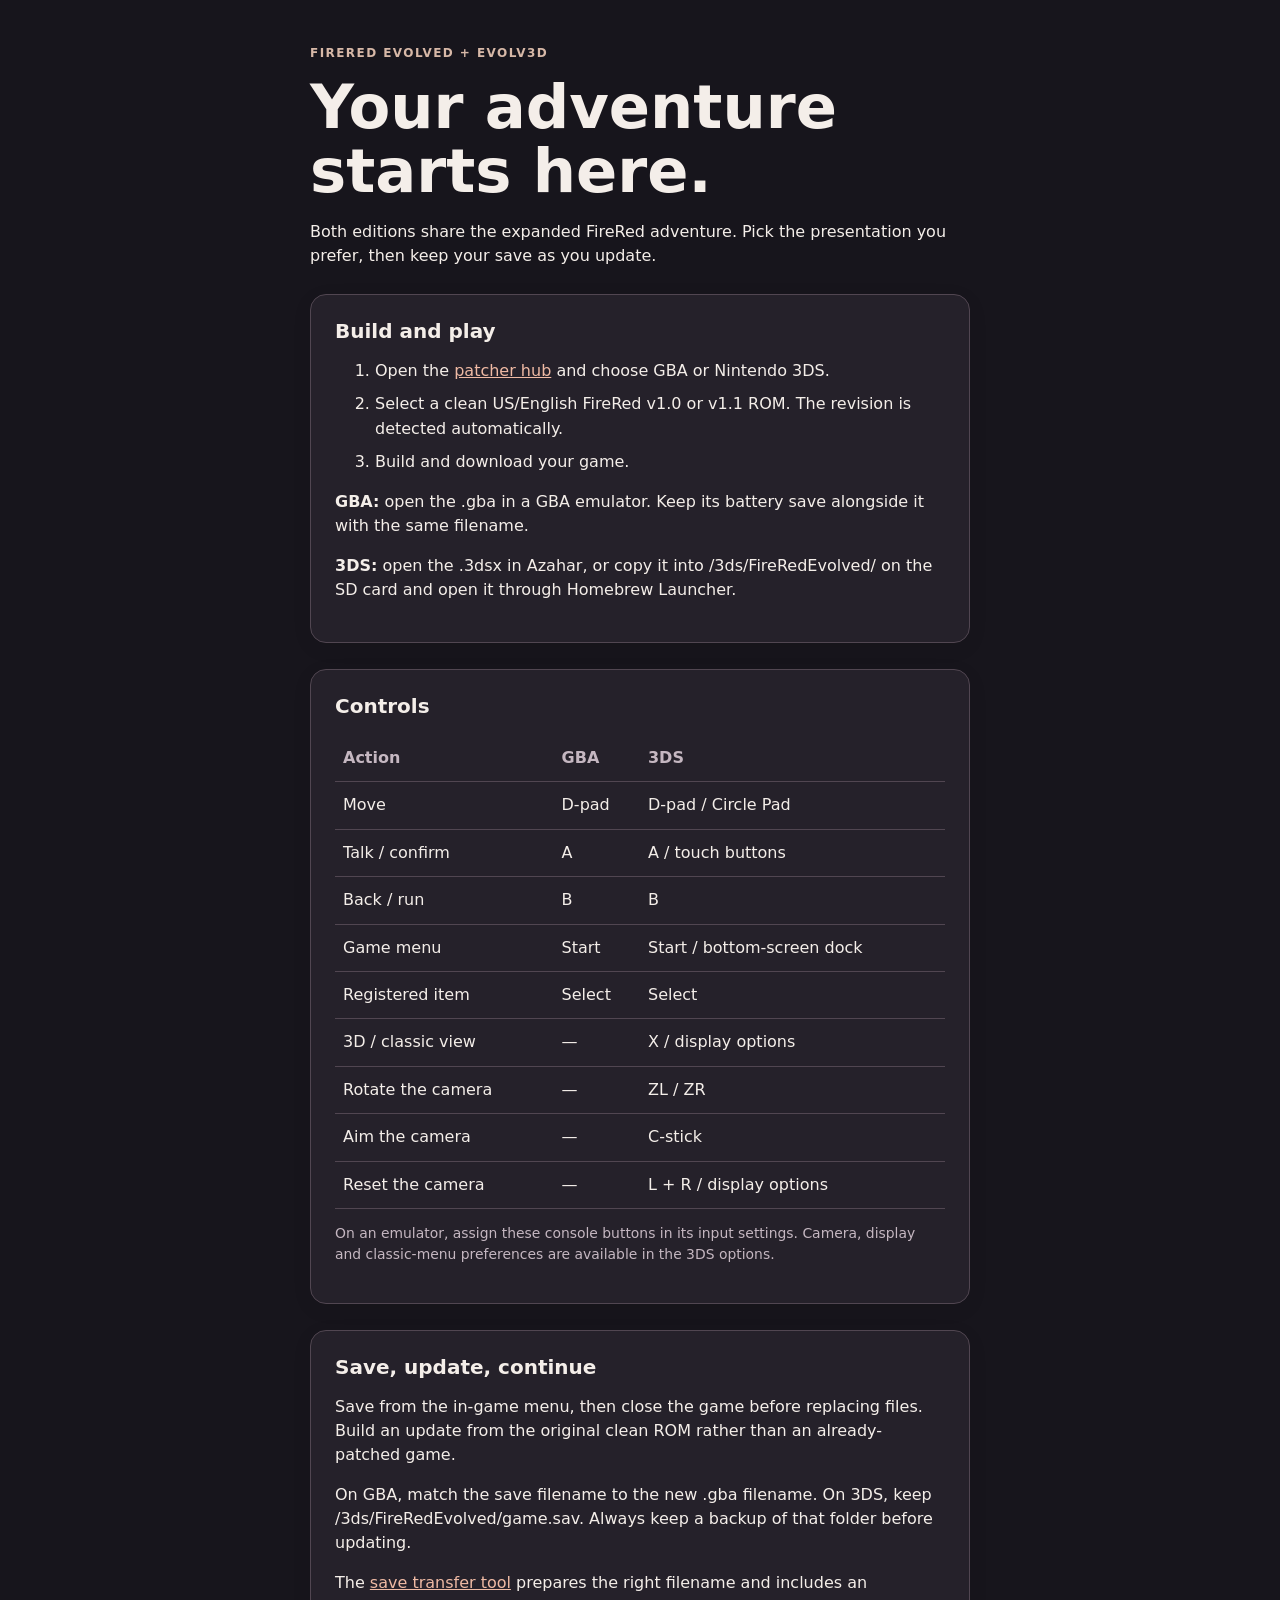
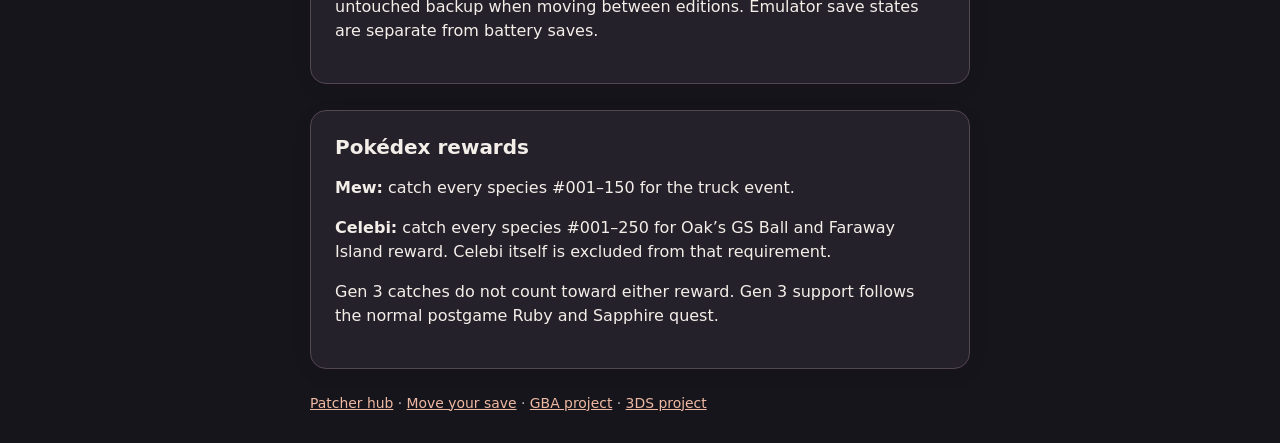
==== site/guide.html @ 4ffdbfec "Add shared edition hub, backed-up save tools and gameplay guide" ====
<!doctype html>
<html lang="en" data-theme="dark"><head><meta charset="utf-8"><meta name="viewport" content="width=device-width,initial-scale=1"><meta http-equiv="Content-Security-Policy" content="default-src 'self'; style-src 'self'; img-src 'self' data:; object-src 'none'; base-uri 'self'"><title>Play guide | FireRed Evolved + Evolv3D</title><link rel="stylesheet" href="style.css"></head>
<body><main><p class="eyebrow">FIRERED EVOLVED + EVOLV3D</p><h1>Your adventure starts here.</h1><p>Both editions share the expanded FireRed adventure. Pick the presentation you prefer, then keep your save as you update.</p>
<section><h2>Build and play</h2><ol><li>Open the <a href="./">patcher hub</a> and choose GBA or Nintendo 3DS.</li><li>Select a clean US/English FireRed v1.0 or v1.1 ROM. The revision is detected automatically.</li><li>Build and download your game.</li></ol><p><strong>GBA:</strong> open the .gba in a GBA emulator. Keep its battery save alongside it with the same filename.</p><p><strong>3DS:</strong> open the .3dsx in Azahar, or copy it into /3ds/FireRedEvolved/ on the SD card and open it through Homebrew Launcher.</p></section>
<section><h2>Controls</h2><table class="controls"><thead><tr><th>Action</th><th>GBA</th><th>3DS</th></tr></thead><tbody><tr><td>Move</td><td>D-pad</td><td>D-pad / Circle Pad</td></tr><tr><td>Talk / confirm</td><td>A</td><td>A / touch buttons</td></tr><tr><td>Back / run</td><td>B</td><td>B</td></tr><tr><td>Game menu</td><td>Start</td><td>Start / bottom-screen dock</td></tr><tr><td>Registered item</td><td>Select</td><td>Select</td></tr><tr><td>3D / classic view</td><td>—</td><td>X / display options</td></tr><tr><td>Rotate the camera</td><td>—</td><td>ZL / ZR</td></tr><tr><td>Aim the camera</td><td>—</td><td>C-stick</td></tr><tr><td>Reset the camera</td><td>—</td><td>L + R / display options</td></tr></tbody></table><p class="small">On an emulator, assign these console buttons in its input settings. Camera, display and classic-menu preferences are available in the 3DS options.</p></section>
<section><h2>Save, update, continue</h2><p>Save from the in-game menu, then close the game before replacing files. Build an update from the original clean ROM rather than an already-patched game.</p><p>On GBA, match the save filename to the new .gba filename. On 3DS, keep /3ds/FireRedEvolved/game.sav. Always keep a backup of that folder before updating.</p><p>The <a href="save.html">save transfer tool</a> prepares the right filename and includes an untouched backup when moving between editions. Emulator save states are separate from battery saves.</p></section>
<section><h2>Pokédex rewards</h2><p><strong>Mew:</strong> catch every species #001–150 for the truck event.</p><p><strong>Celebi:</strong> catch every species #001–250 for Oak’s GS Ball and Faraway Island reward. Celebi itself is excluded from that requirement.</p><p>Gen 3 catches do not count toward either reward. Gen 3 support follows the normal postgame Ruby and Sapphire quest.</p></section>
<footer><a href="./">Patcher hub</a> · <a href="save.html">Move your save</a> · <a href="https://github.com/NiceLikeTryce/FireRed-Evolved">GBA project</a> · <a href="https://github.com/NiceLikeTryce/FireRed-Evolv3D">3DS project</a></footer></main></body></html>
---- site/style.css ----
:root{color-scheme:light;font-family:system-ui,sans-serif;--text:#241c23;--background:#faf7f4;--card:#fff;--border:#e0d4cc;--input:#f8f4f0;--input-border:#d8c7bb;--link:#743725;--accent:#803d2e;--accent-border:#a35441;--eyebrow:#815340;--muted:#65575e;--disabled:#c9b7af;--error:#a51d24;--success:#256336;color:var(--text);background:var(--background)}
:root[data-theme=dark]{color-scheme:dark;--text:#f4eee9;--background:#17151c;--card:#25212a;--border:#514651;--input:#322b35;--input-border:#635360;--link:#efbaa4;--accent:#98523e;--accent-border:#d89178;--eyebrow:#d7b8a7;--muted:#c5b7c1;--disabled:#63525c;--error:#ffaba3;--success:#9dd5ab}
*{box-sizing:border-box}body{margin:0;padding:32px 18px}main{max-width:660px;margin:auto}
h1{font-size:clamp(2.2rem,8vw,3.8rem);line-height:1.05;margin:14px 0}h2{font-size:1.25rem;margin-top:0}
p{line-height:1.5}.eyebrow{font-size:.75rem;letter-spacing:.12em;font-weight:700;color:var(--eyebrow)}
.topbar{display:flex;align-items:center;justify-content:space-between;gap:16px}.topbar .eyebrow{flex:1;margin:0}
section{margin-top:26px;background:var(--card);border:1px solid var(--border);border-radius:16px;padding:24px;box-shadow:0 5px 20px #00000012}
section[data-dragging=true]{outline:3px dashed var(--accent-border);outline-offset:3px}
label{display:block;font-weight:600;margin:22px 0 10px}input{display:block;width:100%;padding:12px;background:var(--input);color:var(--text);border-radius:8px;border:1px solid var(--input-border)}
button{margin-top:18px;width:100%;padding:14px;border:0;border-radius:9px;background:var(--accent);color:white;font:600 1rem system-ui;cursor:pointer}button:disabled{background:var(--disabled);cursor:not-allowed}
button.theme-toggle{margin:0;width:auto;flex-shrink:0;padding:8px 12px;border:1px solid var(--accent-border);background:transparent;color:var(--link);font-size:.85rem}
a{color:var(--link)}a:focus-visible,button:focus-visible,input:focus-visible{outline:3px solid #c58925;outline-offset:3px}.small,footer{font-size:.87rem;color:var(--muted)}footer{margin-top:26px}
#status{min-height:24px;margin-bottom:0}#status[data-state=error]{color:var(--error)}#status[data-state=success]{color:var(--success)}
@media(max-width:420px){body{padding-top:22px}section{padding:18px}.topbar{gap:12px}}

select{display:block;width:100%;padding:12px;background:var(--input);color:var(--text);border:1px solid var(--input-border);border-radius:8px;font:inherit}li{line-height:1.55;margin-bottom:8px}code{overflow-wrap:anywhere}
#save-status[data-state=error]{color:var(--error)}#save-status[data-state=success]{color:var(--success)}

.hub{max-width:1120px}.hub .topbar{padding-bottom:24px;border-bottom:1px solid var(--border)}.brand{font-weight:800;text-decoration:none;color:var(--text)}.brand span{color:var(--muted);font-weight:500}.topbar nav{display:flex;gap:20px;align-items:center;font-size:.9rem}.topbar nav a{text-decoration:none}.hero{padding:68px 0 22px;max-width:780px}.hero h1{font-size:clamp(3.3rem,8.5vw,6.3rem);letter-spacing:-.055em}.hero-copy{font-size:1.15rem;max-width:650px;color:var(--muted)}.version-pill{display:inline-block;padding:7px 12px;border:1px solid var(--border);border-radius:999px;font-size:.85rem}.build-layout{display:grid;grid-template-columns:minmax(0,1.5fr) minmax(240px,1fr);gap:50px;align-items:center}.edition-notes{padding-top:28px}.edition-notes h2{font-size:2rem;line-height:1.15;letter-spacing:-.025em}.edition-notes p{color:var(--muted)}.edition-notes strong{color:var(--text)}.edition-switch{display:grid;grid-template-columns:1fr 1fr;gap:10px;margin-bottom:24px}.edition-switch button{margin:0;background:transparent;color:var(--muted);border:1px solid var(--border);font-size:1.08rem}.edition-switch button span{display:block;font-size:.78rem;font-weight:400;margin-top:6px}.edition-switch button[aria-pressed=true]{border-color:#e44432;color:var(--text);background:#b52c241f;box-shadow:inset 0 0 0 1px #e44432}.hub #apply{background:#c33528}.hub #apply:disabled{background:var(--disabled)}.gallery{margin-top:65px;padding:30px}.gallery h2{font-size:1.9rem}.gallery-grid{display:grid;grid-template-columns:repeat(3,minmax(0,1fr));gap:20px}.gallery figure{margin:0}.gallery img{display:block;width:100%;border-radius:9px;background:#111;image-rendering:auto}.gallery figcaption{margin-top:12px;color:var(--muted);font-size:.9rem;line-height:1.4}.help-grid{display:grid;grid-template-columns:1fr 1fr;gap:48px;margin-top:36px}.text-cta{font-weight:700}.hub footer{padding:25px 0;margin-top:40px;border-top:1px solid var(--border)}.controls{width:100%;border-collapse:collapse}.controls th,.controls td{text-align:left;padding:12px 8px;border-bottom:1px solid var(--border);line-height:1.4}.controls th{color:var(--muted)}
@media(max-width:760px){.hub .topbar{align-items:flex-start}.brand span{display:block}.topbar nav{gap:12px;flex-wrap:wrap;justify-content:flex-end}.hero{padding-top:42px}.build-layout{grid-template-columns:1fr;gap:10px}.edition-notes{padding:20px 6px}.gallery-grid{grid-template-columns:1fr}.help-grid{grid-template-columns:1fr;gap:26px}.gallery{padding:20px}}@media(prefers-reduced-motion:no-preference){button,a{transition:background-color .15s,border-color .15s}}

@media(min-width:761px){.gallery-grid{grid-template-columns:repeat(2,minmax(0,1fr))}}.gallery img{aspect-ratio:5/3;object-fit:contain}
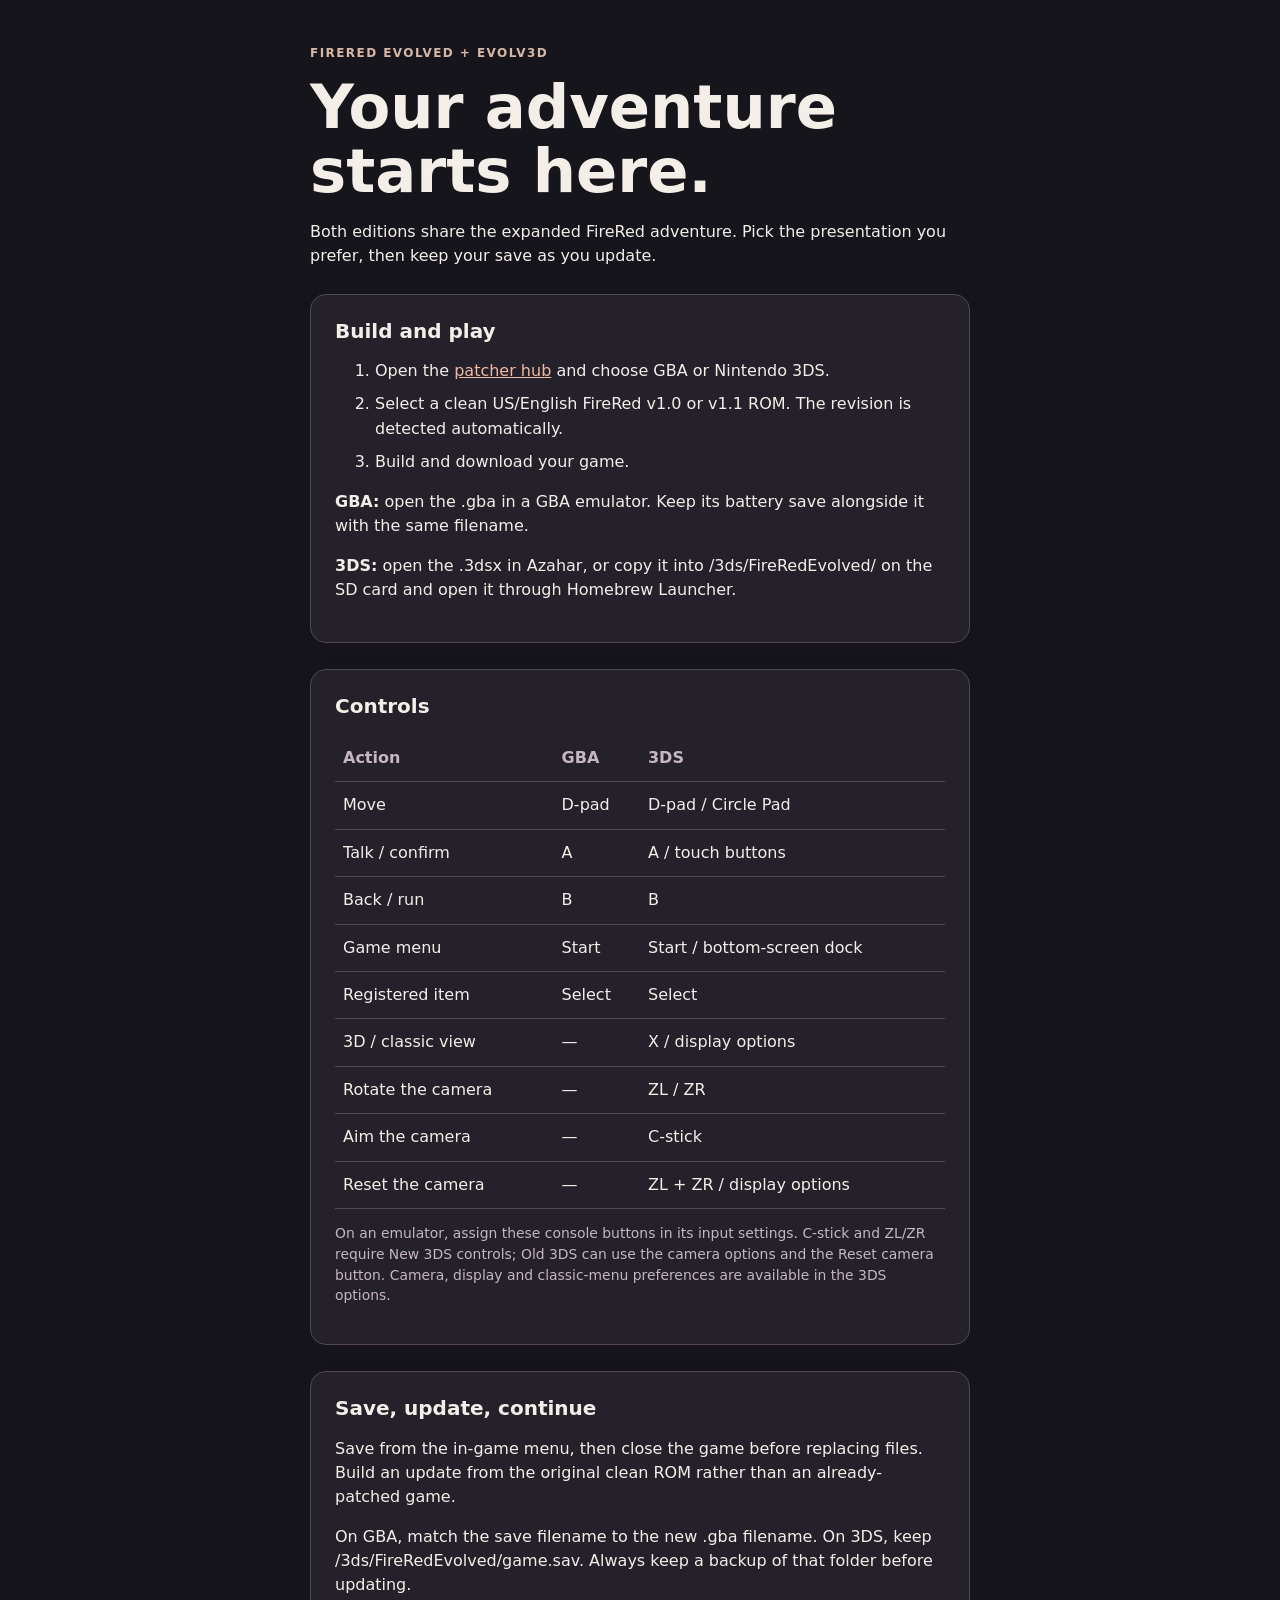
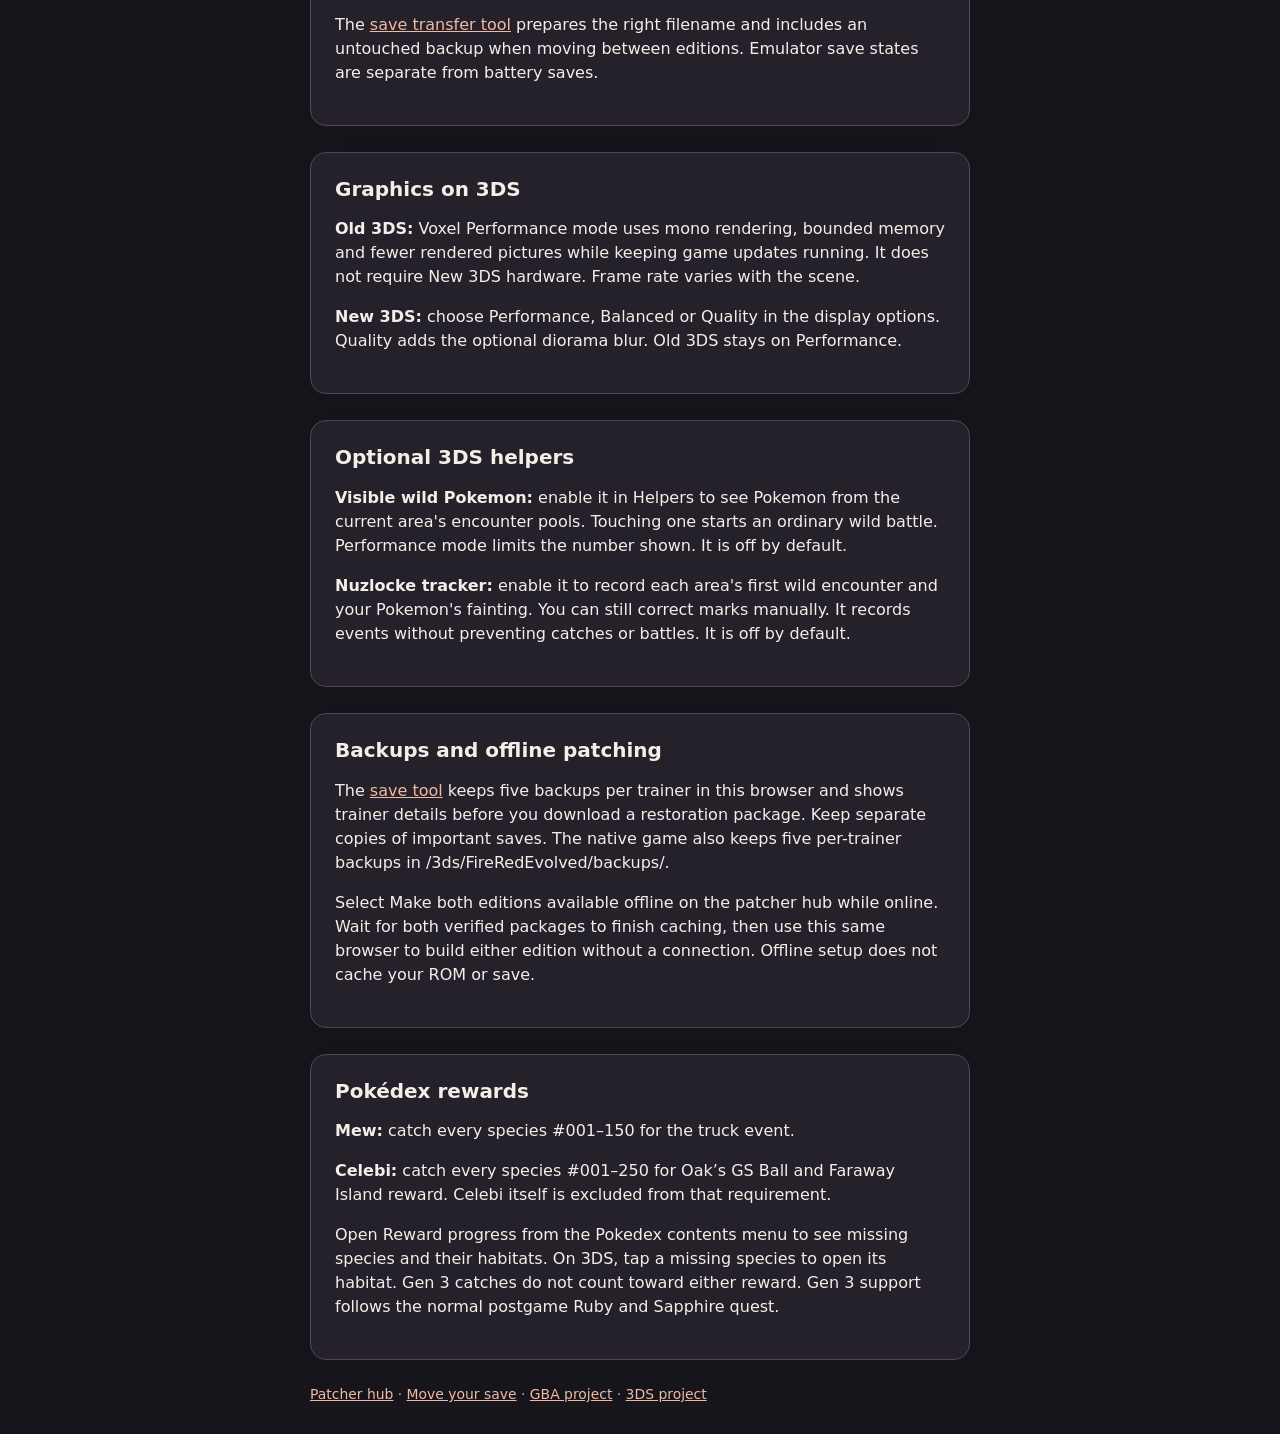
==== commit 3c6007fd: "Add offline edition packages and previewable save backups" ====
--- a/site/guide.html
+++ b/site/guide.html
@@ -2,7 +2,10 @@
 <html lang="en" data-theme="dark"><head><meta charset="utf-8"><meta name="viewport" content="width=device-width,initial-scale=1"><meta http-equiv="Content-Security-Policy" content="default-src 'self'; style-src 'self'; img-src 'self' data:; object-src 'none'; base-uri 'self'"><title>Play guide | FireRed Evolved + Evolv3D</title><link rel="stylesheet" href="style.css"></head>
 <body><main><p class="eyebrow">FIRERED EVOLVED + EVOLV3D</p><h1>Your adventure starts here.</h1><p>Both editions share the expanded FireRed adventure. Pick the presentation you prefer, then keep your save as you update.</p>
 <section><h2>Build and play</h2><ol><li>Open the <a href="./">patcher hub</a> and choose GBA or Nintendo 3DS.</li><li>Select a clean US/English FireRed v1.0 or v1.1 ROM. The revision is detected automatically.</li><li>Build and download your game.</li></ol><p><strong>GBA:</strong> open the .gba in a GBA emulator. Keep its battery save alongside it with the same filename.</p><p><strong>3DS:</strong> open the .3dsx in Azahar, or copy it into /3ds/FireRedEvolved/ on the SD card and open it through Homebrew Launcher.</p></section>
-<section><h2>Controls</h2><table class="controls"><thead><tr><th>Action</th><th>GBA</th><th>3DS</th></tr></thead><tbody><tr><td>Move</td><td>D-pad</td><td>D-pad / Circle Pad</td></tr><tr><td>Talk / confirm</td><td>A</td><td>A / touch buttons</td></tr><tr><td>Back / run</td><td>B</td><td>B</td></tr><tr><td>Game menu</td><td>Start</td><td>Start / bottom-screen dock</td></tr><tr><td>Registered item</td><td>Select</td><td>Select</td></tr><tr><td>3D / classic view</td><td>—</td><td>X / display options</td></tr><tr><td>Rotate the camera</td><td>—</td><td>ZL / ZR</td></tr><tr><td>Aim the camera</td><td>—</td><td>C-stick</td></tr><tr><td>Reset the camera</td><td>—</td><td>L + R / display options</td></tr></tbody></table><p class="small">On an emulator, assign these console buttons in its input settings. Camera, display and classic-menu preferences are available in the 3DS options.</p></section>
+<section><h2>Controls</h2><table class="controls"><thead><tr><th>Action</th><th>GBA</th><th>3DS</th></tr></thead><tbody><tr><td>Move</td><td>D-pad</td><td>D-pad / Circle Pad</td></tr><tr><td>Talk / confirm</td><td>A</td><td>A / touch buttons</td></tr><tr><td>Back / run</td><td>B</td><td>B</td></tr><tr><td>Game menu</td><td>Start</td><td>Start / bottom-screen dock</td></tr><tr><td>Registered item</td><td>Select</td><td>Select</td></tr><tr><td>3D / classic view</td><td>—</td><td>X / display options</td></tr><tr><td>Rotate the camera</td><td>—</td><td>ZL / ZR</td></tr><tr><td>Aim the camera</td><td>—</td><td>C-stick</td></tr><tr><td>Reset the camera</td><td>—</td><td>ZL + ZR / display options</td></tr></tbody></table><p class="small">On an emulator, assign these console buttons in its input settings. C-stick and ZL/ZR require New 3DS controls; Old 3DS can use the camera options and the Reset camera button. Camera, display and classic-menu preferences are available in the 3DS options.</p></section>
 <section><h2>Save, update, continue</h2><p>Save from the in-game menu, then close the game before replacing files. Build an update from the original clean ROM rather than an already-patched game.</p><p>On GBA, match the save filename to the new .gba filename. On 3DS, keep /3ds/FireRedEvolved/game.sav. Always keep a backup of that folder before updating.</p><p>The <a href="save.html">save transfer tool</a> prepares the right filename and includes an untouched backup when moving between editions. Emulator save states are separate from battery saves.</p></section>
-<section><h2>Pokédex rewards</h2><p><strong>Mew:</strong> catch every species #001–150 for the truck event.</p><p><strong>Celebi:</strong> catch every species #001–250 for Oak’s GS Ball and Faraway Island reward. Celebi itself is excluded from that requirement.</p><p>Gen 3 catches do not count toward either reward. Gen 3 support follows the normal postgame Ruby and Sapphire quest.</p></section>
+<section><h2>Graphics on 3DS</h2><p><strong>Old 3DS:</strong> Voxel Performance mode uses mono rendering, bounded memory and fewer rendered pictures while keeping game updates running. It does not require New 3DS hardware. Frame rate varies with the scene.</p><p><strong>New 3DS:</strong> choose Performance, Balanced or Quality in the display options. Quality adds the optional diorama blur. Old 3DS stays on Performance.</p></section>
+<section><h2>Optional 3DS helpers</h2><p><strong>Visible wild Pokemon:</strong> enable it in Helpers to see Pokemon from the current area's encounter pools. Touching one starts an ordinary wild battle. Performance mode limits the number shown. It is off by default.</p><p><strong>Nuzlocke tracker:</strong> enable it to record each area's first wild encounter and your Pokemon's fainting. You can still correct marks manually. It records events without preventing catches or battles. It is off by default.</p></section>
+<section><h2>Backups and offline patching</h2><p>The <a href="save.html">save tool</a> keeps five backups per trainer in this browser and shows trainer details before you download a restoration package. Keep separate copies of important saves. The native game also keeps five per-trainer backups in /3ds/FireRedEvolved/backups/.</p><p>Select Make both editions available offline on the patcher hub while online. Wait for both verified packages to finish caching, then use this same browser to build either edition without a connection. Offline setup does not cache your ROM or save.</p></section>
+<section><h2>Pokédex rewards</h2><p><strong>Mew:</strong> catch every species #001–150 for the truck event.</p><p><strong>Celebi:</strong> catch every species #001–250 for Oak’s GS Ball and Faraway Island reward. Celebi itself is excluded from that requirement.</p><p>Open Reward progress from the Pokedex contents menu to see missing species and their habitats. On 3DS, tap a missing species to open its habitat. Gen 3 catches do not count toward either reward. Gen 3 support follows the normal postgame Ruby and Sapphire quest.</p></section>
 <footer><a href="./">Patcher hub</a> · <a href="save.html">Move your save</a> · <a href="https://github.com/NiceLikeTryce/FireRed-Evolved">GBA project</a> · <a href="https://github.com/NiceLikeTryce/FireRed-Evolv3D">3DS project</a></footer></main></body></html>
--- a/site/style.css
+++ b/site/style.css
@@ -19,4 +19,4 @@
 .hub{max-width:1120px}.hub .topbar{padding-bottom:24px;border-bottom:1px solid var(--border)}.brand{font-weight:800;text-decoration:none;color:var(--text)}.brand span{color:var(--muted);font-weight:500}.topbar nav{display:flex;gap:20px;align-items:center;font-size:.9rem}.topbar nav a{text-decoration:none}.hero{padding:68px 0 22px;max-width:780px}.hero h1{font-size:clamp(3.3rem,8.5vw,6.3rem);letter-spacing:-.055em}.hero-copy{font-size:1.15rem;max-width:650px;color:var(--muted)}.version-pill{display:inline-block;padding:7px 12px;border:1px solid var(--border);border-radius:999px;font-size:.85rem}.build-layout{display:grid;grid-template-columns:minmax(0,1.5fr) minmax(240px,1fr);gap:50px;align-items:center}.edition-notes{padding-top:28px}.edition-notes h2{font-size:2rem;line-height:1.15;letter-spacing:-.025em}.edition-notes p{color:var(--muted)}.edition-notes strong{color:var(--text)}.edition-switch{display:grid;grid-template-columns:1fr 1fr;gap:10px;margin-bottom:24px}.edition-switch button{margin:0;background:transparent;color:var(--muted);border:1px solid var(--border);font-size:1.08rem}.edition-switch button span{display:block;font-size:.78rem;font-weight:400;margin-top:6px}.edition-switch button[aria-pressed=true]{border-color:#e44432;color:var(--text);background:#b52c241f;box-shadow:inset 0 0 0 1px #e44432}.hub #apply{background:#c33528}.hub #apply:disabled{background:var(--disabled)}.gallery{margin-top:65px;padding:30px}.gallery h2{font-size:1.9rem}.gallery-grid{display:grid;grid-template-columns:repeat(3,minmax(0,1fr));gap:20px}.gallery figure{margin:0}.gallery img{display:block;width:100%;border-radius:9px;background:#111;image-rendering:auto}.gallery figcaption{margin-top:12px;color:var(--muted);font-size:.9rem;line-height:1.4}.help-grid{display:grid;grid-template-columns:1fr 1fr;gap:48px;margin-top:36px}.text-cta{font-weight:700}.hub footer{padding:25px 0;margin-top:40px;border-top:1px solid var(--border)}.controls{width:100%;border-collapse:collapse}.controls th,.controls td{text-align:left;padding:12px 8px;border-bottom:1px solid var(--border);line-height:1.4}.controls th{color:var(--muted)}
 @media(max-width:760px){.hub .topbar{align-items:flex-start}.brand span{display:block}.topbar nav{gap:12px;flex-wrap:wrap;justify-content:flex-end}.hero{padding-top:42px}.build-layout{grid-template-columns:1fr;gap:10px}.edition-notes{padding:20px 6px}.gallery-grid{grid-template-columns:1fr}.help-grid{grid-template-columns:1fr;gap:26px}.gallery{padding:20px}}@media(prefers-reduced-motion:no-preference){button,a{transition:background-color .15s,border-color .15s}}
 
-@media(min-width:761px){.gallery-grid{grid-template-columns:repeat(2,minmax(0,1fr))}}.gallery img{aspect-ratio:5/3;object-fit:contain}
+@media(min-width:761px){.gallery-grid{grid-template-columns:repeat(2,minmax(0,1fr))}}.gallery img{height:auto}
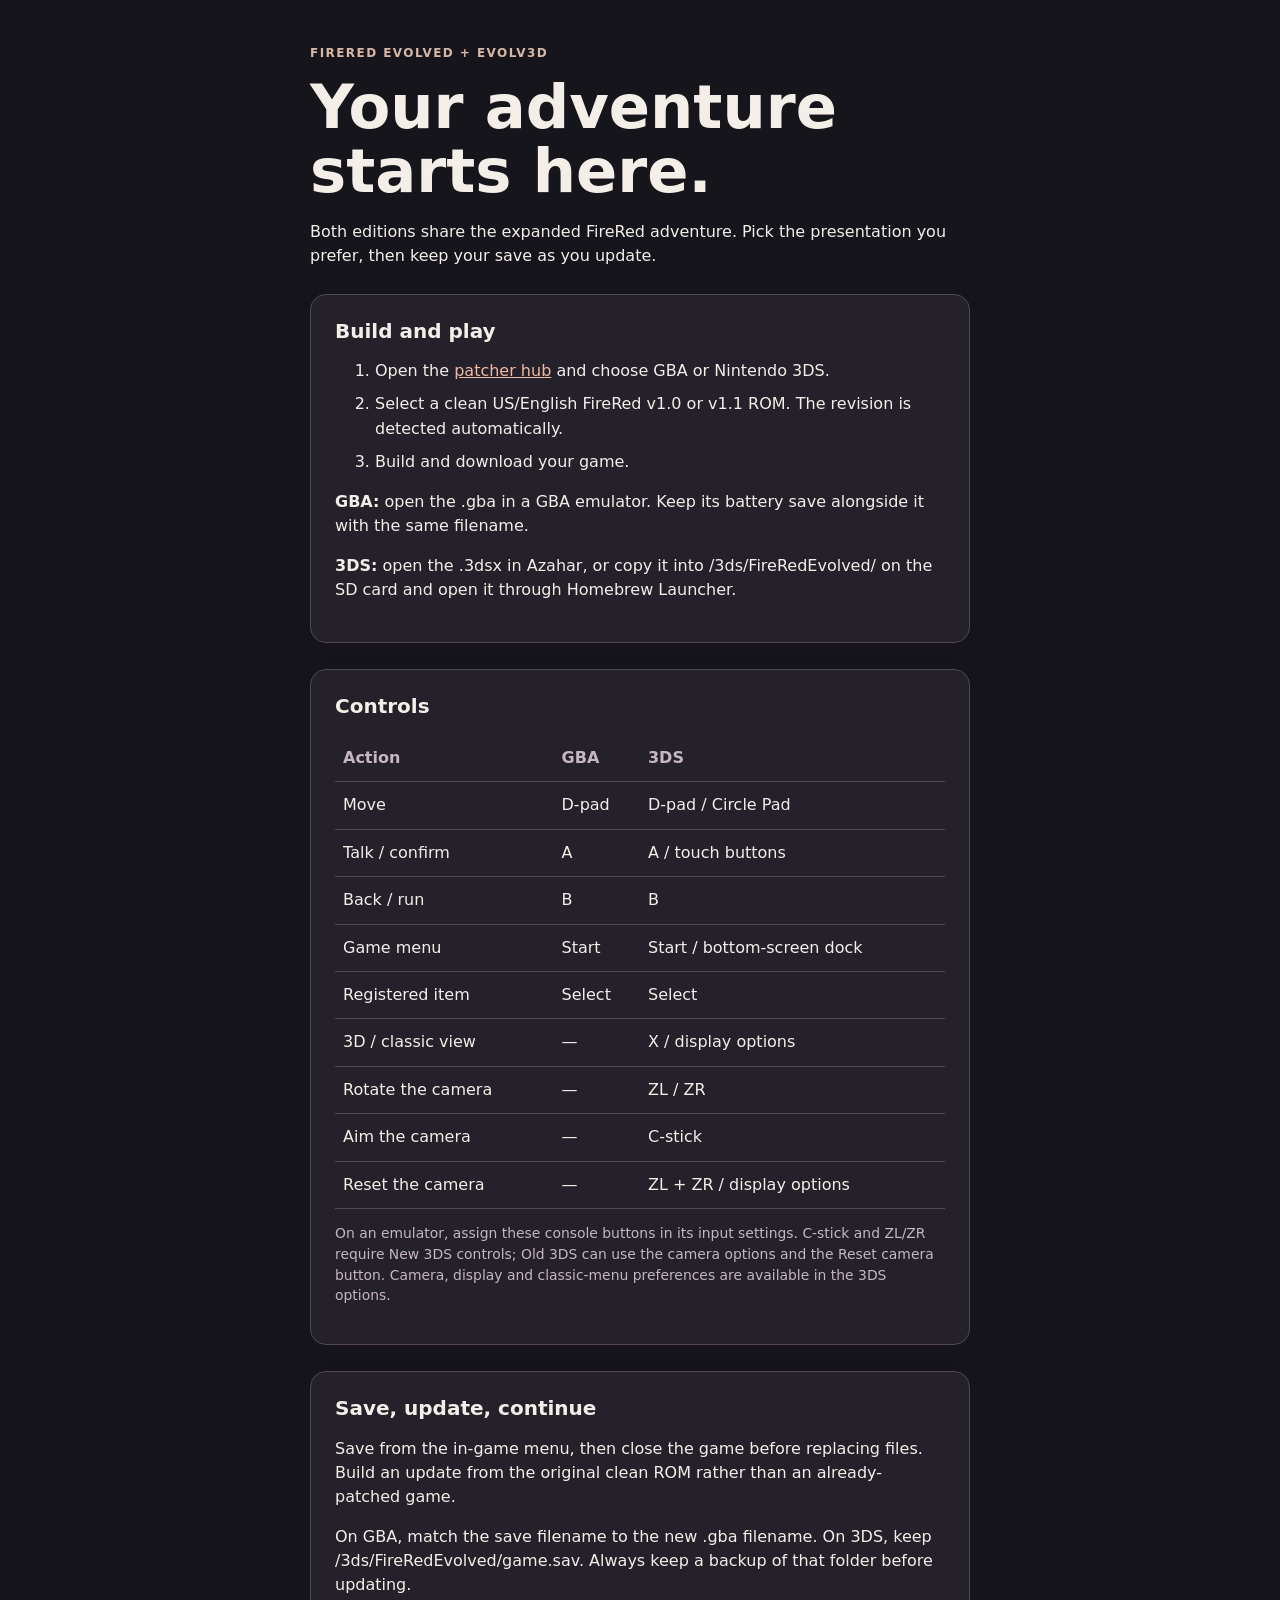
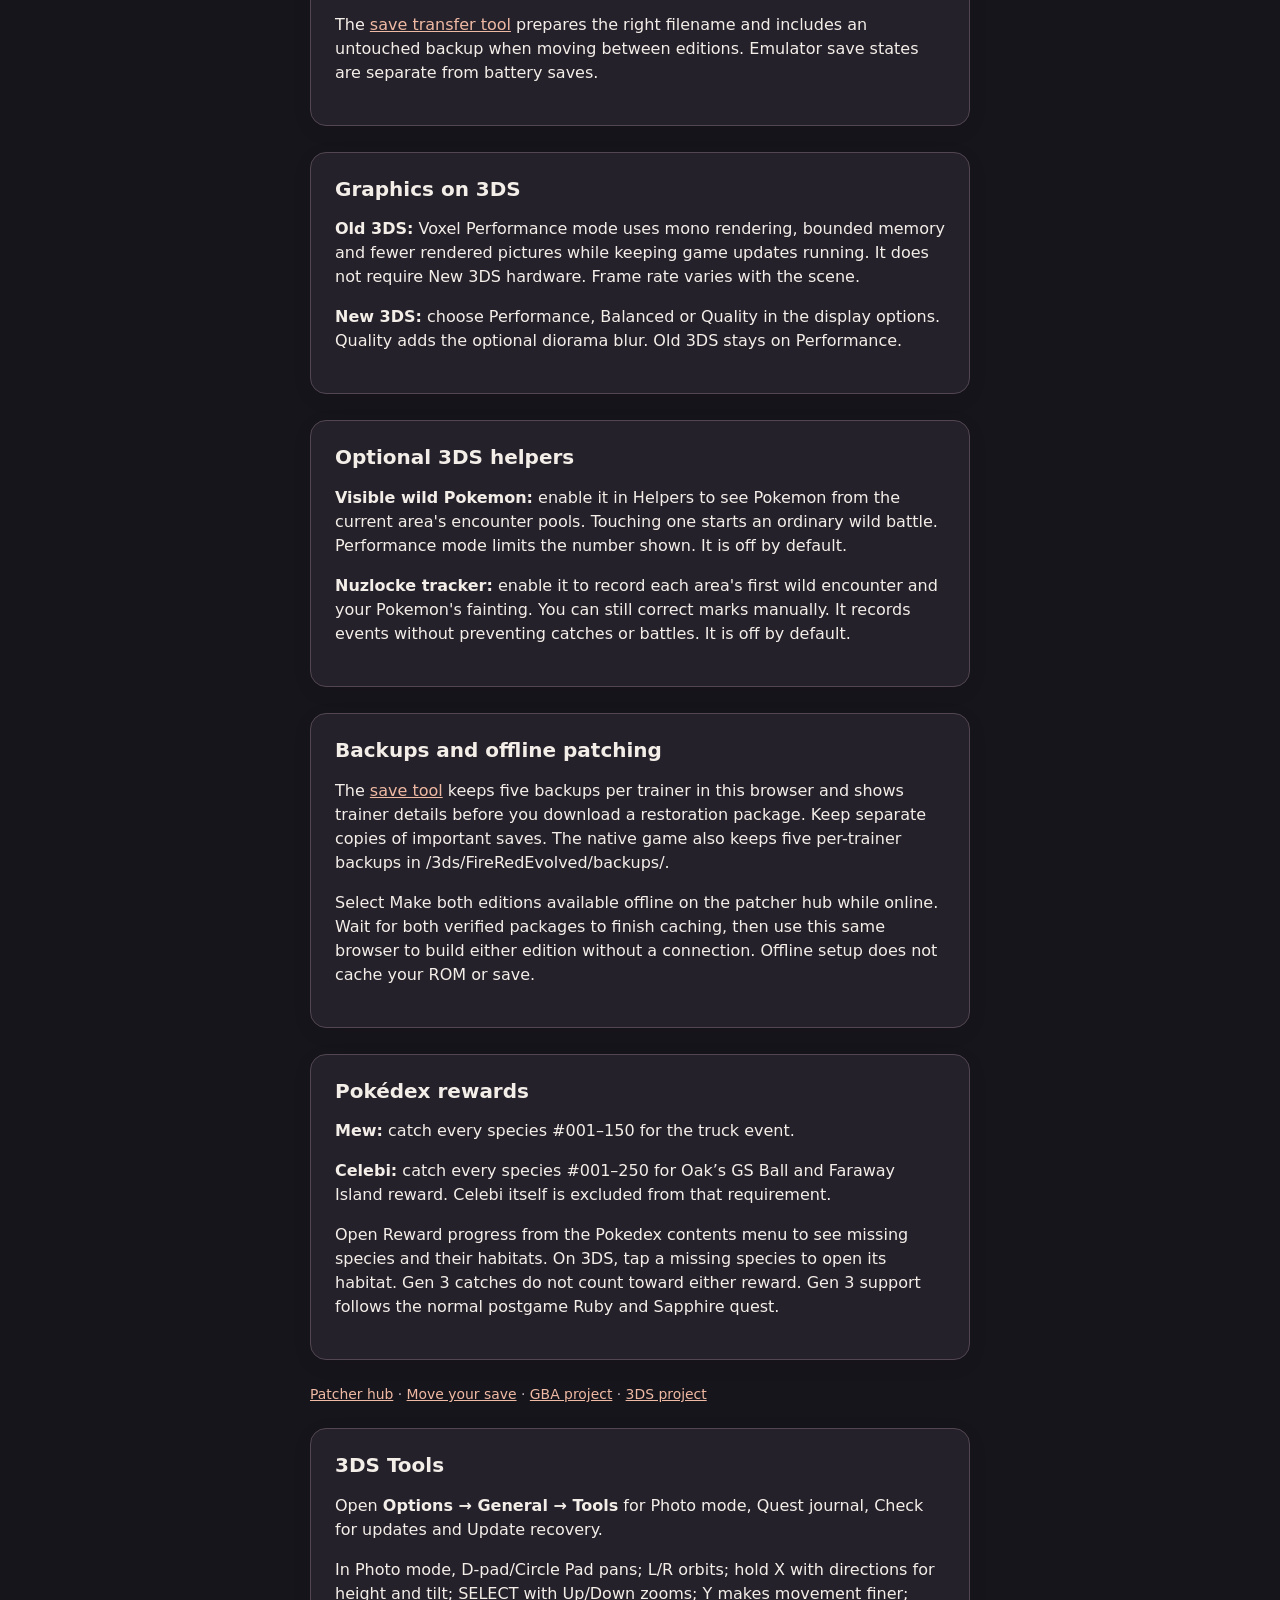
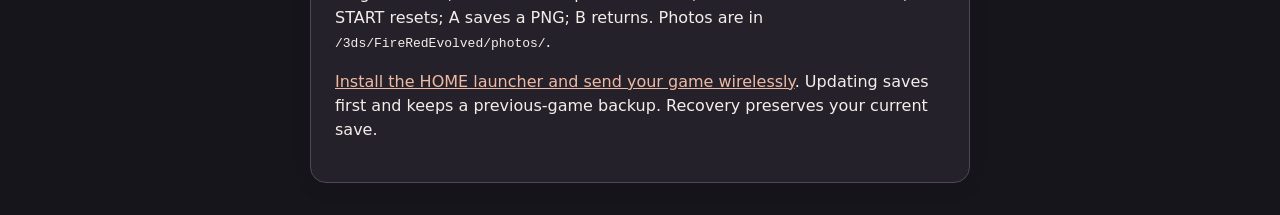
==== commit 8b2af088: "Add 3DS installation and update tools to the shared patcher" ====
--- a/site/guide.html
+++ b/site/guide.html
@@ -8,4 +8,4 @@
 <section><h2>Optional 3DS helpers</h2><p><strong>Visible wild Pokemon:</strong> enable it in Helpers to see Pokemon from the current area's encounter pools. Touching one starts an ordinary wild battle. Performance mode limits the number shown. It is off by default.</p><p><strong>Nuzlocke tracker:</strong> enable it to record each area's first wild encounter and your Pokemon's fainting. You can still correct marks manually. It records events without preventing catches or battles. It is off by default.</p></section>
 <section><h2>Backups and offline patching</h2><p>The <a href="save.html">save tool</a> keeps five backups per trainer in this browser and shows trainer details before you download a restoration package. Keep separate copies of important saves. The native game also keeps five per-trainer backups in /3ds/FireRedEvolved/backups/.</p><p>Select Make both editions available offline on the patcher hub while online. Wait for both verified packages to finish caching, then use this same browser to build either edition without a connection. Offline setup does not cache your ROM or save.</p></section>
 <section><h2>Pokédex rewards</h2><p><strong>Mew:</strong> catch every species #001–150 for the truck event.</p><p><strong>Celebi:</strong> catch every species #001–250 for Oak’s GS Ball and Faraway Island reward. Celebi itself is excluded from that requirement.</p><p>Open Reward progress from the Pokedex contents menu to see missing species and their habitats. On 3DS, tap a missing species to open its habitat. Gen 3 catches do not count toward either reward. Gen 3 support follows the normal postgame Ruby and Sapphire quest.</p></section>
-<footer><a href="./">Patcher hub</a> · <a href="save.html">Move your save</a> · <a href="https://github.com/NiceLikeTryce/FireRed-Evolved">GBA project</a> · <a href="https://github.com/NiceLikeTryce/FireRed-Evolv3D">3DS project</a></footer></main></body></html>
+<footer><a href="./">Patcher hub</a> · <a href="save.html">Move your save</a> · <a href="https://github.com/NiceLikeTryce/FireRed-Evolved">GBA project</a> · <a href="https://github.com/NiceLikeTryce/FireRed-Evolv3D">3DS project</a></footer><section><h2>3DS Tools</h2><p>Open <strong>Options → General → Tools</strong> for Photo mode, Quest journal, Check for updates and Update recovery.</p><p>In Photo mode, D-pad/Circle Pad pans; L/R orbits; hold X with directions for height and tilt; SELECT with Up/Down zooms; Y makes movement finer; START resets; A saves a PNG; B returns. Photos are in <code>/3ds/FireRedEvolved/photos/</code>.</p><p><a href="install.html">Install the HOME launcher and send your game wirelessly</a>. Updating saves first and keeps a previous-game backup. Recovery preserves your current save.</p></section></main></body></html>
--- a/site/style.css
+++ b/site/style.css
@@ -20,3 +20,7 @@
 @media(max-width:760px){.hub .topbar{align-items:flex-start}.brand span{display:block}.topbar nav{gap:12px;flex-wrap:wrap;justify-content:flex-end}.hero{padding-top:42px}.build-layout{grid-template-columns:1fr;gap:10px}.edition-notes{padding:20px 6px}.gallery-grid{grid-template-columns:1fr}.help-grid{grid-template-columns:1fr;gap:26px}.gallery{padding:20px}}@media(prefers-reduced-motion:no-preference){button,a{transition:background-color .15s,border-color .15s}}
 
 @media(min-width:761px){.gallery-grid{grid-template-columns:repeat(2,minmax(0,1fr))}}.gallery img{height:auto}
+
+.install-card{padding:1.5rem;margin:1.5rem 0;border:1px solid var(--border,#76392d);border-radius:18px;background:var(--surface,#241414)}
+.install-qr{display:block;width:280px;max-width:85%;height:auto;background:white;padding:12px;image-rendering:pixelated}
+.install-qr[hidden]{display:none}.install-link{display:inline-block;padding:.7rem 1rem;border-radius:10px;background:#922c20;color:#fff3e6;text-decoration:none}
